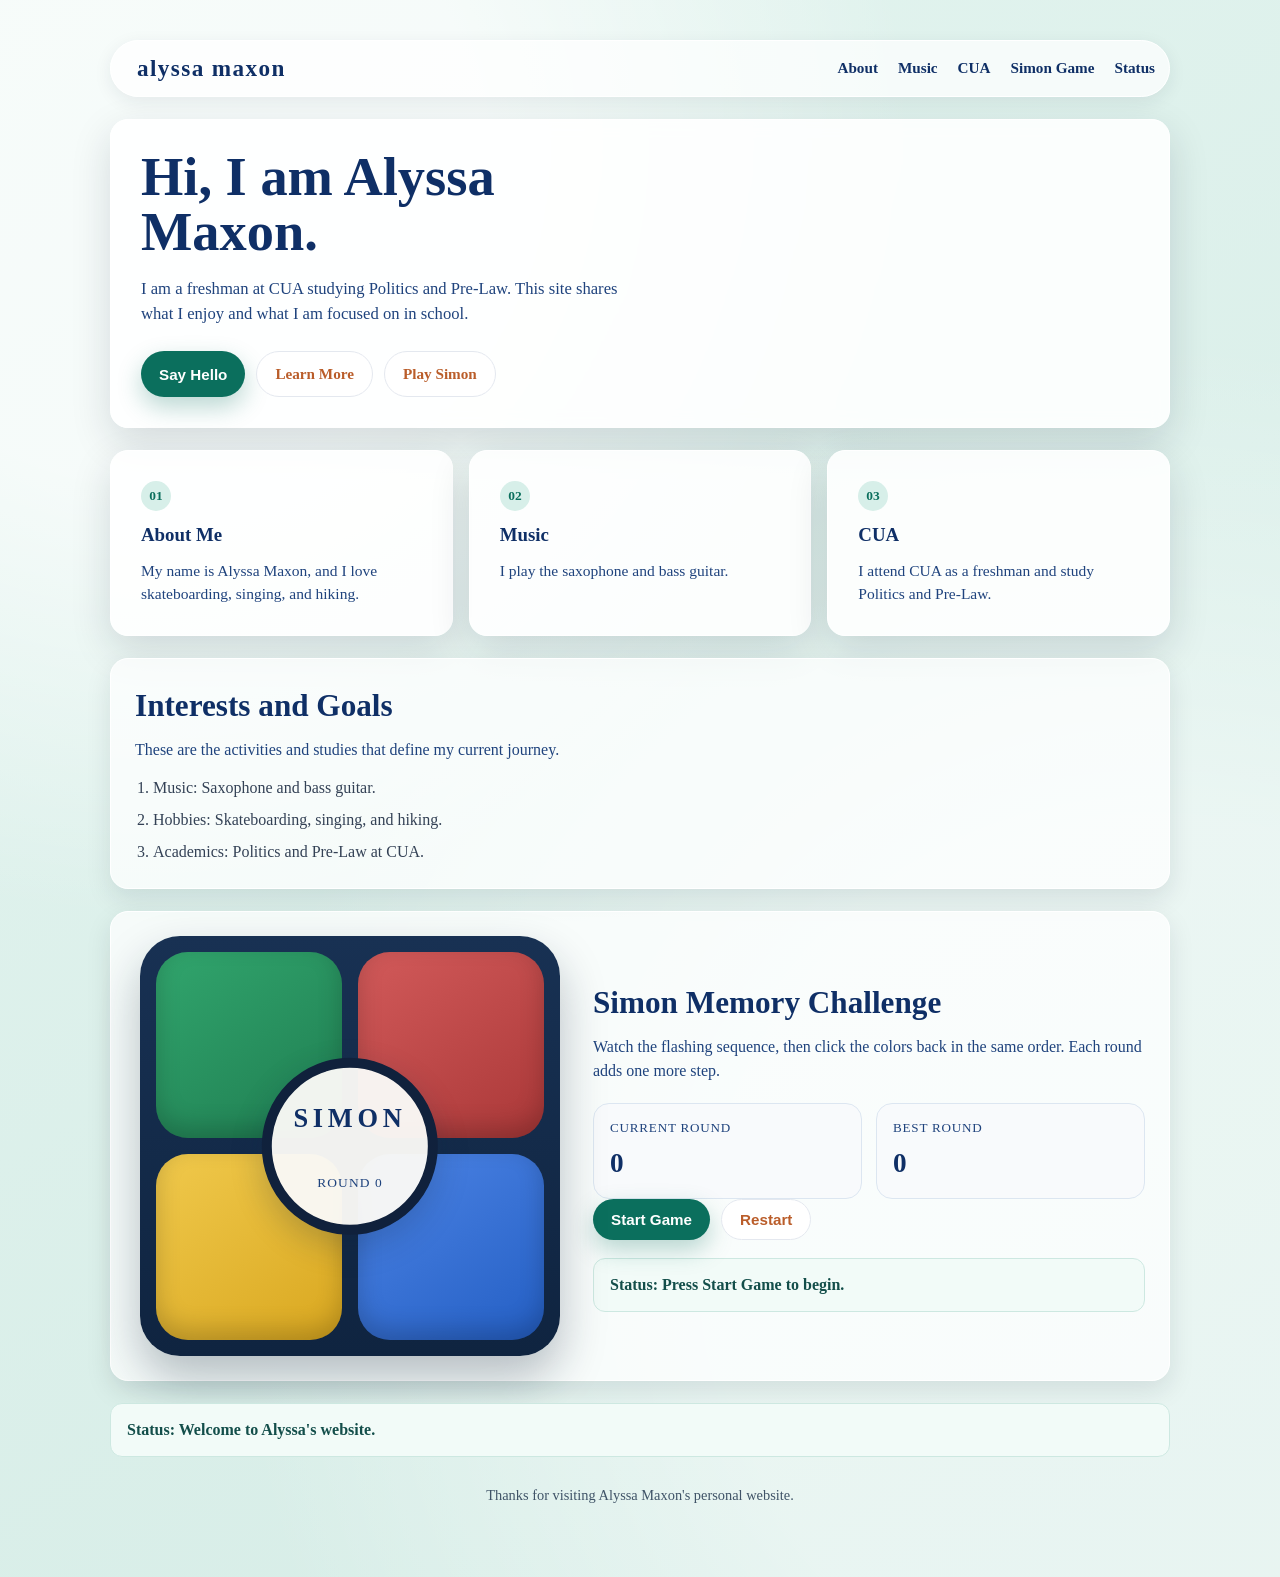
==== index.html @ 432df5f0 "Add Simon game section and update navigation links" ====
<!doctype html>
<html lang="en">
<head>
  <meta charset="UTF-8">
  <meta name="viewport" content="width=device-width, initial-scale=1.0">
  <title>Alyssa Maxon | Personal Website</title>
  <link rel="stylesheet" href="styles.css">
</head>
<body>
  <div class="wrap">
    <header class="reveal">
      <div class="brand">Alyssa Maxon</div>
      <nav>
        <a href="#about">About</a>
        <a href="#music">Music</a>
        <a href="#campus">CUA</a>
        <a href="#simon-game">Simon Game</a>
        <a href="#status">Status</a>
      </nav>
    </header>

    <main>
      <section class="hero reveal reveal-delay-1">
        <h1>Hi, I am Alyssa Maxon.</h1>
        <p>
          I am a freshman at CUA studying Politics and Pre-Law. This site shares
          what I enjoy and what I am focused on in school.
        </p>
        <div class="buttons">
          <button class="btn btn-primary" id="start-btn">Say Hello</button>
          <a class="btn-link" href="#about">Learn More</a>
          <a class="btn-link" href="#simon-game">Play Simon</a>
        </div>
      </section>

      <section class="grid reveal reveal-delay-2">
        <article class="card" id="about">
          <div class="step">01</div>
          <h3>About Me</h3>
          <p>My name is Alyssa Maxon, and I love skateboarding, singing, and hiking.</p>
        </article>
        <article class="card" id="music">
          <div class="step">02</div>
          <h3>Music</h3>
          <p>I play the saxophone and bass guitar.</p>
        </article>
        <article class="card" id="campus">
          <div class="step">03</div>
          <h3>CUA</h3>
          <p>I attend CUA as a freshman and study Politics and Pre-Law.</p>
        </article>
      </section>

      <section class="section reveal reveal-delay-3">
        <h2>Interests and Goals</h2>
        <p>These are the activities and studies that define my current journey.</p>
        <ol class="checklist">
          <li>Music: Saxophone and bass guitar.</li>
          <li>Hobbies: Skateboarding, singing, and hiking.</li>
          <li>Academics: Politics and Pre-Law at CUA.</li>
        </ol>
      </section>

      <section class="section reveal reveal-delay-3 simon-layout" id="simon-game">
        <div class="simon-board-wrap">
          <div class="simon-board" aria-label="Simon game board">
            <button class="pad pad-green" data-color="green" aria-label="Green"></button>
            <button class="pad pad-red" data-color="red" aria-label="Red"></button>
            <button class="pad pad-yellow" data-color="yellow" aria-label="Yellow"></button>
            <button class="pad pad-blue" data-color="blue" aria-label="Blue"></button>
            <div class="simon-center">
              <div class="simon-title">SIMON</div>
              <div class="simon-round">Round <span id="round-display">0</span></div>
            </div>
          </div>
        </div>

        <div class="simon-panel">
          <h2>Simon Memory Challenge</h2>
          <p>
            Watch the flashing sequence, then click the colors back in the same
            order. Each round adds one more step.
          </p>
          <div class="simon-stats">
            <div class="stat-card">
              <span class="stat-label">Current Round</span>
              <strong id="round-card">0</strong>
            </div>
            <div class="stat-card">
              <span class="stat-label">Best Round</span>
              <strong id="best-score">0</strong>
            </div>
          </div>
          <div class="buttons">
            <button class="btn btn-primary" id="simon-start-btn">Start Game</button>
            <button class="btn-link" id="simon-restart-btn">Restart</button>
          </div>
          <div class="status simon-status" id="simon-status" aria-live="polite">
            Status: Press Start Game to begin.
          </div>
        </div>
      </section>

      <div class="status reveal reveal-delay-3" id="status">Status: Welcome to Alyssa's website.</div>
    </main>

    <footer class="reveal reveal-delay-3">Thanks for visiting Alyssa Maxon's personal website.</footer>
  </div>

  <script src="script.js"></script>
</body>
</html>
---- styles.css ----
:root {
  --bg-a: #e3f4ef;
  --bg-b: #d5ece6;
  --ink: #0f2f66;
  --muted: #1f437d;
  --accent: #0b6f5d;
  --accent-soft: #d7efe9;
  --highlight: #ba5d2a;
  --card: rgba(255, 255, 255, 0.88);
  --line: #d9e2ec;
  --shadow: 0 14px 40px rgba(11, 27, 52, 0.14);
  --radius: 18px;
}

* {
  box-sizing: border-box;
}

body {
  margin: 0;
  font-family: "Times New Roman", Times, serif;
  color: var(--ink);
  background:
    radial-gradient(circle at 12% 10%, #ffffffb3 0 18%, transparent 42%),
    radial-gradient(circle at 90% 80%, #ffffff73 0 26%, transparent 54%),
    linear-gradient(150deg, var(--bg-a), var(--bg-b));
  min-height: 100vh;
  line-height: 1.5;
}

.wrap {
  width: min(1060px, 92%);
  margin: 0 auto;
  padding: 40px 0 70px;
}

header {
  display: flex;
  align-items: center;
  justify-content: space-between;
  gap: 18px;
  margin-bottom: 22px;
  padding: 10px 14px;
  border-radius: 999px;
  background: #ffffffb5;
  border: 1px solid #ffffff;
  box-shadow: 0 5px 18px rgba(20, 36, 63, 0.08);
  position: sticky;
  top: 14px;
  z-index: 5;
}

.brand {
  font-size: clamp(1.08rem, 2vw, 1.45rem);
  font-weight: 800;
  letter-spacing: 0.06em;
  text-transform: lowercase;
  padding-left: 12px;
}

nav a {
  color: var(--ink);
  text-decoration: none;
  margin-left: 16px;
  font-weight: 600;
  font-size: 0.95rem;
  transition: color 180ms ease;
}

nav a:hover {
  color: var(--accent);
}

.hero,
.card {
  background: var(--card);
  backdrop-filter: blur(8px);
  border-radius: var(--radius);
  box-shadow: var(--shadow);
  padding: 30px;
  border: 1px solid #ffffff;
}

.hero h1 {
  margin-top: 0;
  font-size: clamp(2rem, 5.5vw, 3.4rem);
  line-height: 1.02;
  margin-bottom: 16px;
  max-width: 17ch;
}

.hero p {
  margin: 10px 0 24px;
  color: var(--muted);
  font-size: 1.04rem;
  max-width: 61ch;
}

.buttons {
  display: flex;
  flex-wrap: wrap;
  gap: 11px;
}

.btn,
.btn-link {
  border: 0;
  border-radius: 999px;
  font-weight: 700;
  padding: 11px 18px;
  cursor: pointer;
  font-size: 0.95rem;
  text-decoration: none;
  display: inline-flex;
  align-items: center;
  justify-content: center;
  transition: transform 180ms ease, box-shadow 180ms ease, background 180ms ease;
}

.btn:hover,
.btn-link:hover {
  transform: translateY(-1px);
}

.btn-primary {
  background: var(--accent);
  color: #fff;
  box-shadow: 0 10px 24px rgba(11, 111, 93, 0.28);
}

.btn-link {
  background: #fff;
  color: var(--highlight);
  border: 1px solid #e4e8ef;
}

.grid {
  margin-top: 22px;
  display: grid;
  grid-template-columns: repeat(auto-fit, minmax(220px, 1fr));
  gap: 16px;
}

.card h3 {
  margin-top: 0;
  margin-bottom: 9px;
  font-size: 1.18rem;
}

.card p {
  margin: 0;
  color: var(--muted);
  font-size: 0.97rem;
}

.step {
  display: inline-flex;
  align-items: center;
  justify-content: center;
  width: 30px;
  height: 30px;
  border-radius: 50%;
  background: var(--accent-soft);
  color: var(--accent);
  font-size: 0.84rem;
  font-weight: 800;
  margin-bottom: 10px;
}

.section {
  margin-top: 22px;
  background: #ffffffba;
  border: 1px solid #ffffff;
  border-radius: var(--radius);
  padding: 24px;
  box-shadow: 0 10px 26px rgba(14, 27, 45, 0.1);
}

.section h2 {
  margin: 0 0 8px;
  font-size: clamp(1.35rem, 3vw, 1.95rem);
}

.section p {
  margin: 0;
  color: var(--muted);
  max-width: 70ch;
}

.checklist {
  margin: 14px 0 0;
  padding-left: 18px;
  color: #334155;
}

.checklist li + li {
  margin-top: 8px;
}

.status {
  margin-top: 22px;
  padding: 14px 16px;
  border-radius: 12px;
  background: #f2fbf8;
  border: 1px solid #cde8e1;
  color: #134e4a;
  font-weight: 600;
  transition: background 250ms ease, color 250ms ease;
}

.simon-hero {
  overflow: hidden;
  position: relative;
}

.simon-hero::after {
  content: "";
  position: absolute;
  inset: auto -60px -70px auto;
  width: 220px;
  height: 220px;
  border-radius: 50%;
  background: radial-gradient(circle, rgba(186, 93, 42, 0.2), rgba(186, 93, 42, 0));
  pointer-events: none;
}

.simon-layout {
  display: grid;
  grid-template-columns: minmax(280px, 430px) minmax(240px, 1fr);
  gap: 28px;
  align-items: center;
}

.simon-board-wrap {
  display: flex;
  justify-content: center;
}

.simon-board {
  width: min(100%, 420px);
  aspect-ratio: 1;
  display: grid;
  grid-template-columns: repeat(2, 1fr);
  gap: 16px;
  padding: 16px;
  border-radius: 40px;
  background: linear-gradient(180deg, #183153, #0f2440);
  box-shadow: 0 22px 46px rgba(11, 27, 52, 0.28);
  position: relative;
}

.pad {
  border: 0;
  border-radius: 32px;
  cursor: pointer;
  transition: transform 120ms ease, filter 120ms ease, box-shadow 120ms ease;
  box-shadow: inset 0 -10px 24px rgba(0, 0, 0, 0.2);
}

.pad:hover {
  transform: scale(0.98);
}

.pad:disabled {
  cursor: not-allowed;
}

.pad-green {
  background: linear-gradient(145deg, #31a56d, #1f7d51);
}

.pad-red {
  background: linear-gradient(145deg, #d25a5a, #aa3838);
}

.pad-yellow {
  background: linear-gradient(145deg, #f0c94c, #d9a71f);
}

.pad-blue {
  background: linear-gradient(145deg, #4d84e5, #245fc4);
}

.pad.active {
  filter: brightness(1.35);
  box-shadow:
    inset 0 0 0 3px rgba(255, 255, 255, 0.45),
    0 0 22px rgba(255, 255, 255, 0.26);
}

.simon-center {
  position: absolute;
  inset: 50%;
  transform: translate(-50%, -50%);
  width: 42%;
  aspect-ratio: 1;
  border-radius: 50%;
  background: rgba(250, 249, 246, 0.96);
  border: 10px solid #10213c;
  box-shadow: 0 12px 32px rgba(15, 36, 64, 0.22);
  display: grid;
  place-items: center;
  text-align: center;
  padding: 14px;
}

.simon-title {
  font-size: clamp(1.1rem, 3vw, 1.65rem);
  font-weight: 800;
  letter-spacing: 0.18em;
}

.simon-round {
  font-size: 0.84rem;
  color: var(--muted);
  text-transform: uppercase;
  letter-spacing: 0.08em;
}

.simon-panel h2 {
  margin: 0 0 8px;
}

.simon-panel p {
  margin: 0;
}

.simon-stats {
  display: grid;
  grid-template-columns: repeat(2, minmax(120px, 1fr));
  gap: 14px;
  margin-top: 20px;
}

.stat-card {
  background: #f8fafc;
  border: 1px solid #dce6f1;
  border-radius: 16px;
  padding: 14px 16px;
}

.stat-label {
  display: block;
  color: var(--muted);
  font-size: 0.82rem;
  text-transform: uppercase;
  letter-spacing: 0.06em;
  margin-bottom: 6px;
}

.stat-card strong {
  font-size: 1.7rem;
}

.simon-status {
  margin-top: 18px;
}

footer {
  margin-top: 28px;
  color: #3f5367;
  font-size: 0.9rem;
  text-align: center;
}

.reveal {
  opacity: 1;
  transform: translateY(0);
}

@media (prefers-reduced-motion: no-preference) {
  .reveal {
    opacity: 0;
    transform: translateY(14px);
    animation: rise 600ms ease forwards;
  }

  .reveal-delay-1 {
    animation-delay: 110ms;
  }

  .reveal-delay-2 {
    animation-delay: 200ms;
  }

  .reveal-delay-3 {
    animation-delay: 290ms;
  }
}

@keyframes rise {
  to {
    opacity: 1;
    transform: translateY(0);
  }
}

@media (max-width: 740px) {
  .wrap {
    width: min(920px, 94%);
    padding-top: 24px;
  }

  header {
    border-radius: 20px;
    flex-direction: column;
    align-items: flex-start;
    position: static;
  }

  nav a {
    margin: 0 12px 0 0;
  }

  .simon-layout {
    grid-template-columns: 1fr;
    gap: 22px;
  }

  .simon-board {
    width: min(100%, 360px);
    border-radius: 30px;
  }

  .pad {
    border-radius: 24px;
  }
}
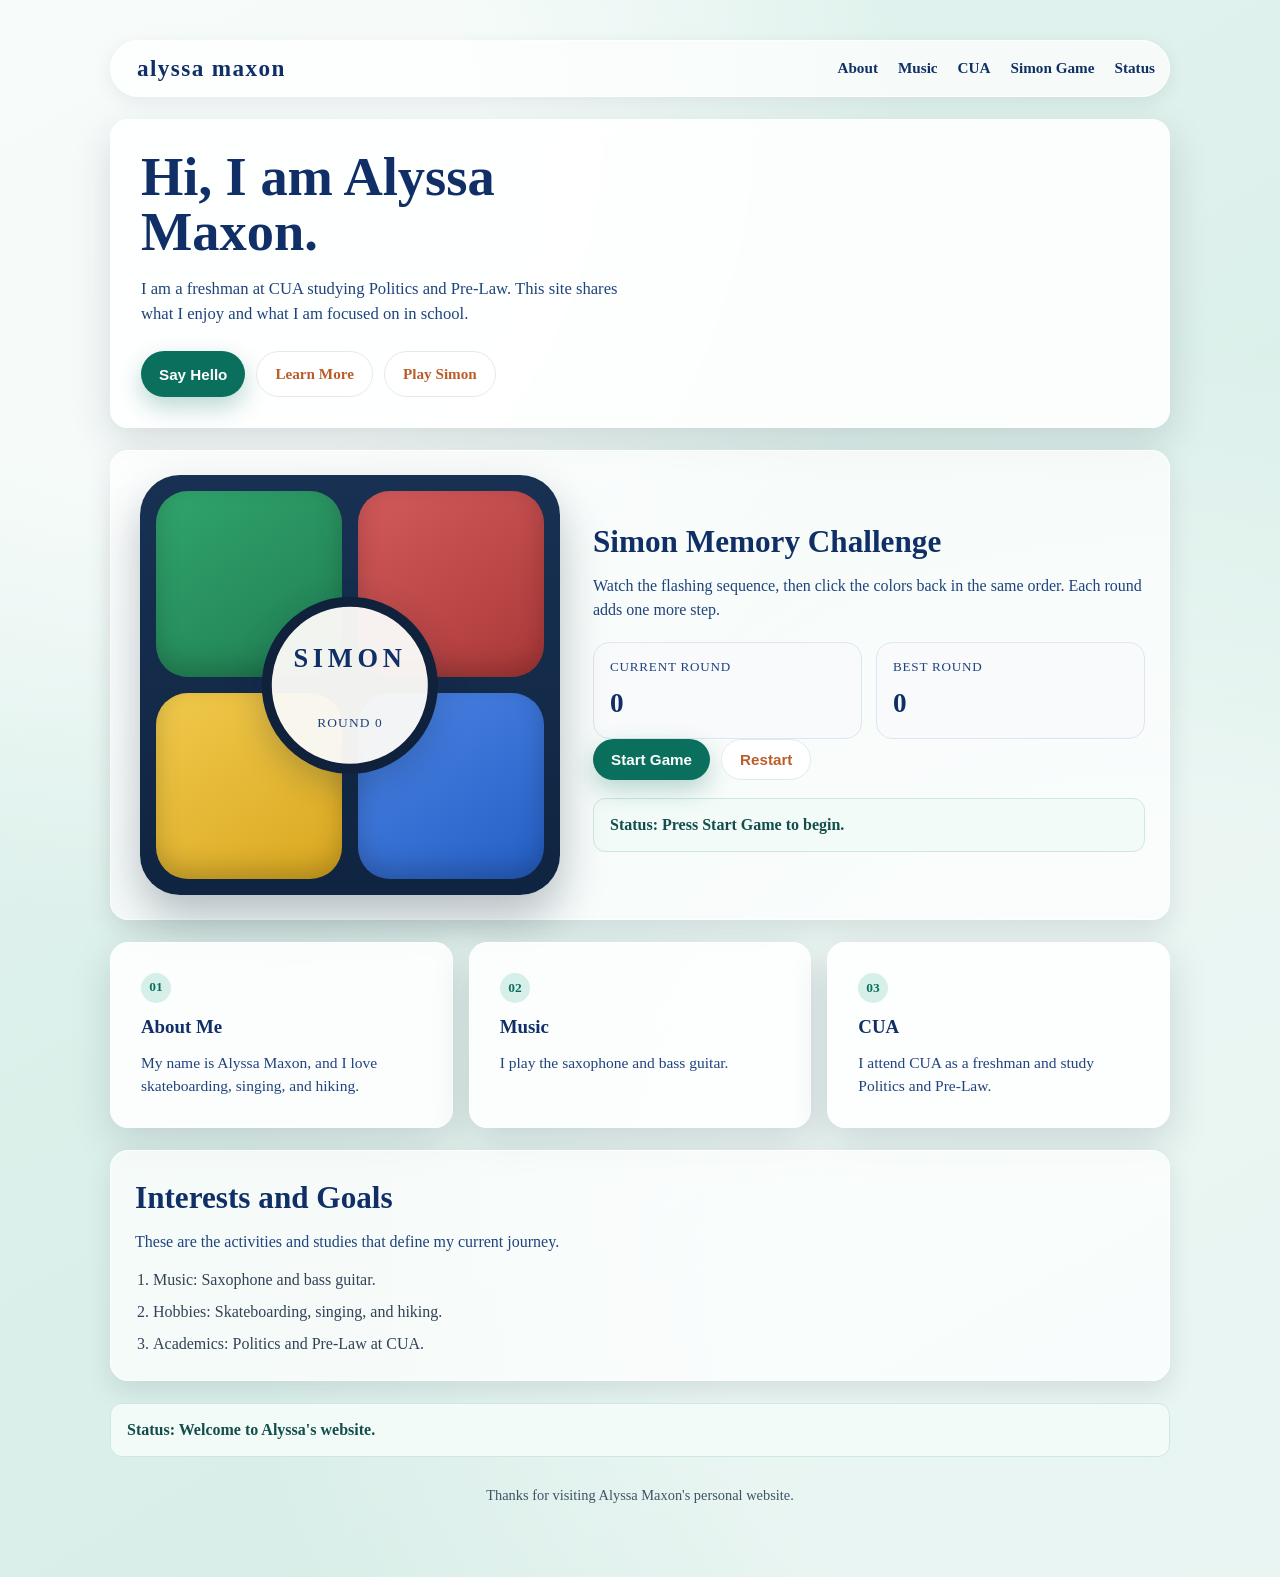
==== commit 11994b91: "Embed Simon game on homepage" ====
--- a/index.html
+++ b/index.html
@@ -31,34 +31,6 @@
           <a class="btn-link" href="#about">Learn More</a>
           <a class="btn-link" href="#simon-game">Play Simon</a>
         </div>
-      </section>
-
-      <section class="grid reveal reveal-delay-2">
-        <article class="card" id="about">
-          <div class="step">01</div>
-          <h3>About Me</h3>
-          <p>My name is Alyssa Maxon, and I love skateboarding, singing, and hiking.</p>
-        </article>
-        <article class="card" id="music">
-          <div class="step">02</div>
-          <h3>Music</h3>
-          <p>I play the saxophone and bass guitar.</p>
-        </article>
-        <article class="card" id="campus">
-          <div class="step">03</div>
-          <h3>CUA</h3>
-          <p>I attend CUA as a freshman and study Politics and Pre-Law.</p>
-        </article>
-      </section>
-
-      <section class="section reveal reveal-delay-3">
-        <h2>Interests and Goals</h2>
-        <p>These are the activities and studies that define my current journey.</p>
-        <ol class="checklist">
-          <li>Music: Saxophone and bass guitar.</li>
-          <li>Hobbies: Skateboarding, singing, and hiking.</li>
-          <li>Academics: Politics and Pre-Law at CUA.</li>
-        </ol>
       </section>
 
       <section class="section reveal reveal-delay-3 simon-layout" id="simon-game">
@@ -101,6 +73,34 @@
         </div>
       </section>
 
+      <section class="grid reveal reveal-delay-2">
+        <article class="card" id="about">
+          <div class="step">01</div>
+          <h3>About Me</h3>
+          <p>My name is Alyssa Maxon, and I love skateboarding, singing, and hiking.</p>
+        </article>
+        <article class="card" id="music">
+          <div class="step">02</div>
+          <h3>Music</h3>
+          <p>I play the saxophone and bass guitar.</p>
+        </article>
+        <article class="card" id="campus">
+          <div class="step">03</div>
+          <h3>CUA</h3>
+          <p>I attend CUA as a freshman and study Politics and Pre-Law.</p>
+        </article>
+      </section>
+
+      <section class="section reveal reveal-delay-3">
+        <h2>Interests and Goals</h2>
+        <p>These are the activities and studies that define my current journey.</p>
+        <ol class="checklist">
+          <li>Music: Saxophone and bass guitar.</li>
+          <li>Hobbies: Skateboarding, singing, and hiking.</li>
+          <li>Academics: Politics and Pre-Law at CUA.</li>
+        </ol>
+      </section>
+
       <div class="status reveal reveal-delay-3" id="status">Status: Welcome to Alyssa's website.</div>
     </main>
 
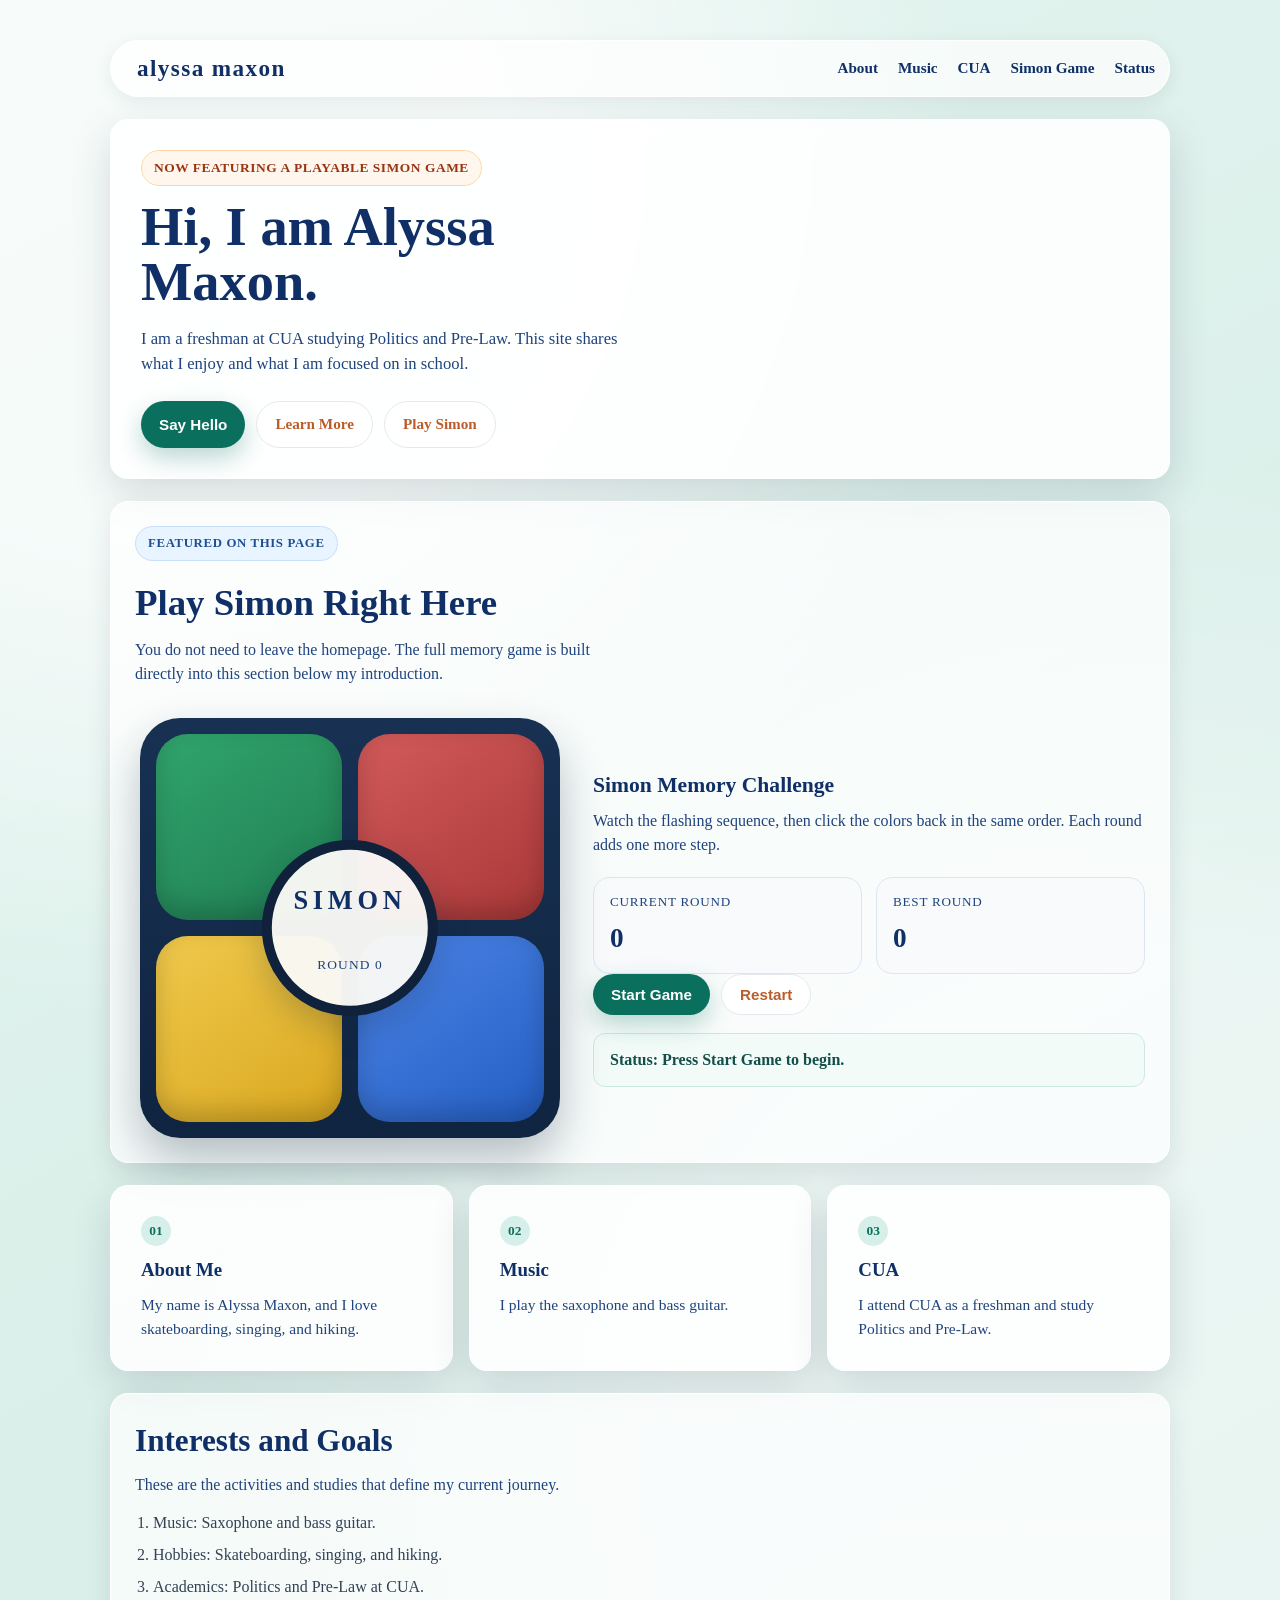
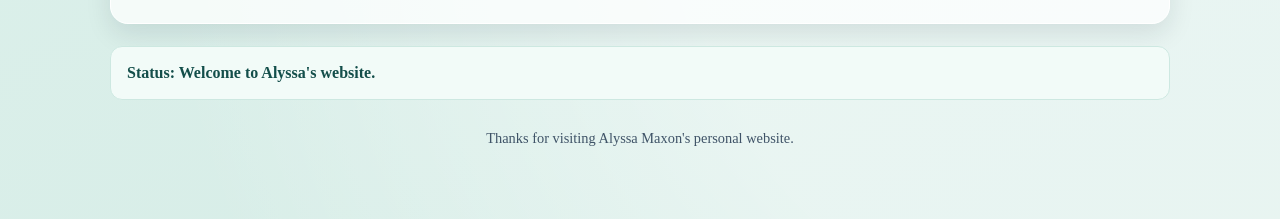
==== commit 43cd6a30: "Highlight Simon game on homepage" ====
--- a/index.html
+++ b/index.html
@@ -21,6 +21,7 @@
 
     <main>
       <section class="hero reveal reveal-delay-1">
+        <div class="hero-kicker">Now featuring a playable Simon game</div>
         <h1>Hi, I am Alyssa Maxon.</h1>
         <p>
           I am a freshman at CUA studying Politics and Pre-Law. This site shares
@@ -34,6 +35,14 @@
       </section>
 
       <section class="section reveal reveal-delay-3 simon-layout" id="simon-game">
+        <div class="simon-section-header">
+          <div class="section-tag">Featured on this page</div>
+          <h2>Play Simon Right Here</h2>
+          <p>
+            You do not need to leave the homepage. The full memory game is built
+            directly into this section below my introduction.
+          </p>
+        </div>
         <div class="simon-board-wrap">
           <div class="simon-board" aria-label="Simon game board">
             <button class="pad pad-green" data-color="green" aria-label="Green"></button>
@@ -48,7 +57,7 @@
         </div>
 
         <div class="simon-panel">
-          <h2>Simon Memory Challenge</h2>
+          <h3>Simon Memory Challenge</h3>
           <p>
             Watch the flashing sequence, then click the colors back in the same
             order. Each round adds one more step.
--- a/styles.css
+++ b/styles.css
@@ -81,6 +81,22 @@
   border: 1px solid #ffffff;
 }
 
+.hero-kicker {
+  display: inline-flex;
+  align-items: center;
+  gap: 8px;
+  margin-bottom: 14px;
+  padding: 7px 12px;
+  border-radius: 999px;
+  background: #fff7ed;
+  border: 1px solid #fed7aa;
+  color: #9a3412;
+  font-size: 0.84rem;
+  font-weight: 700;
+  letter-spacing: 0.04em;
+  text-transform: uppercase;
+}
+
 .hero h1 {
   margin-top: 0;
   font-size: clamp(2rem, 5.5vw, 3.4rem);
@@ -229,6 +245,35 @@
   grid-template-columns: minmax(280px, 430px) minmax(240px, 1fr);
   gap: 28px;
   align-items: center;
+}
+
+.simon-section-header {
+  grid-column: 1 / -1;
+  margin-bottom: 4px;
+}
+
+.section-tag {
+  display: inline-flex;
+  align-items: center;
+  padding: 7px 12px;
+  border-radius: 999px;
+  background: #e8f4ff;
+  border: 1px solid #c7dff8;
+  color: #1d4f91;
+  font-size: 0.8rem;
+  font-weight: 700;
+  letter-spacing: 0.05em;
+  text-transform: uppercase;
+}
+
+.simon-section-header h2 {
+  margin: 14px 0 8px;
+  font-size: clamp(1.6rem, 3.8vw, 2.3rem);
+}
+
+.simon-section-header p {
+  margin: 0;
+  max-width: 62ch;
 }
 
 .simon-board-wrap {
@@ -317,8 +362,9 @@
   letter-spacing: 0.08em;
 }
 
-.simon-panel h2 {
+.simon-panel h3 {
   margin: 0 0 8px;
+  font-size: 1.35rem;
 }
 
 .simon-panel p {
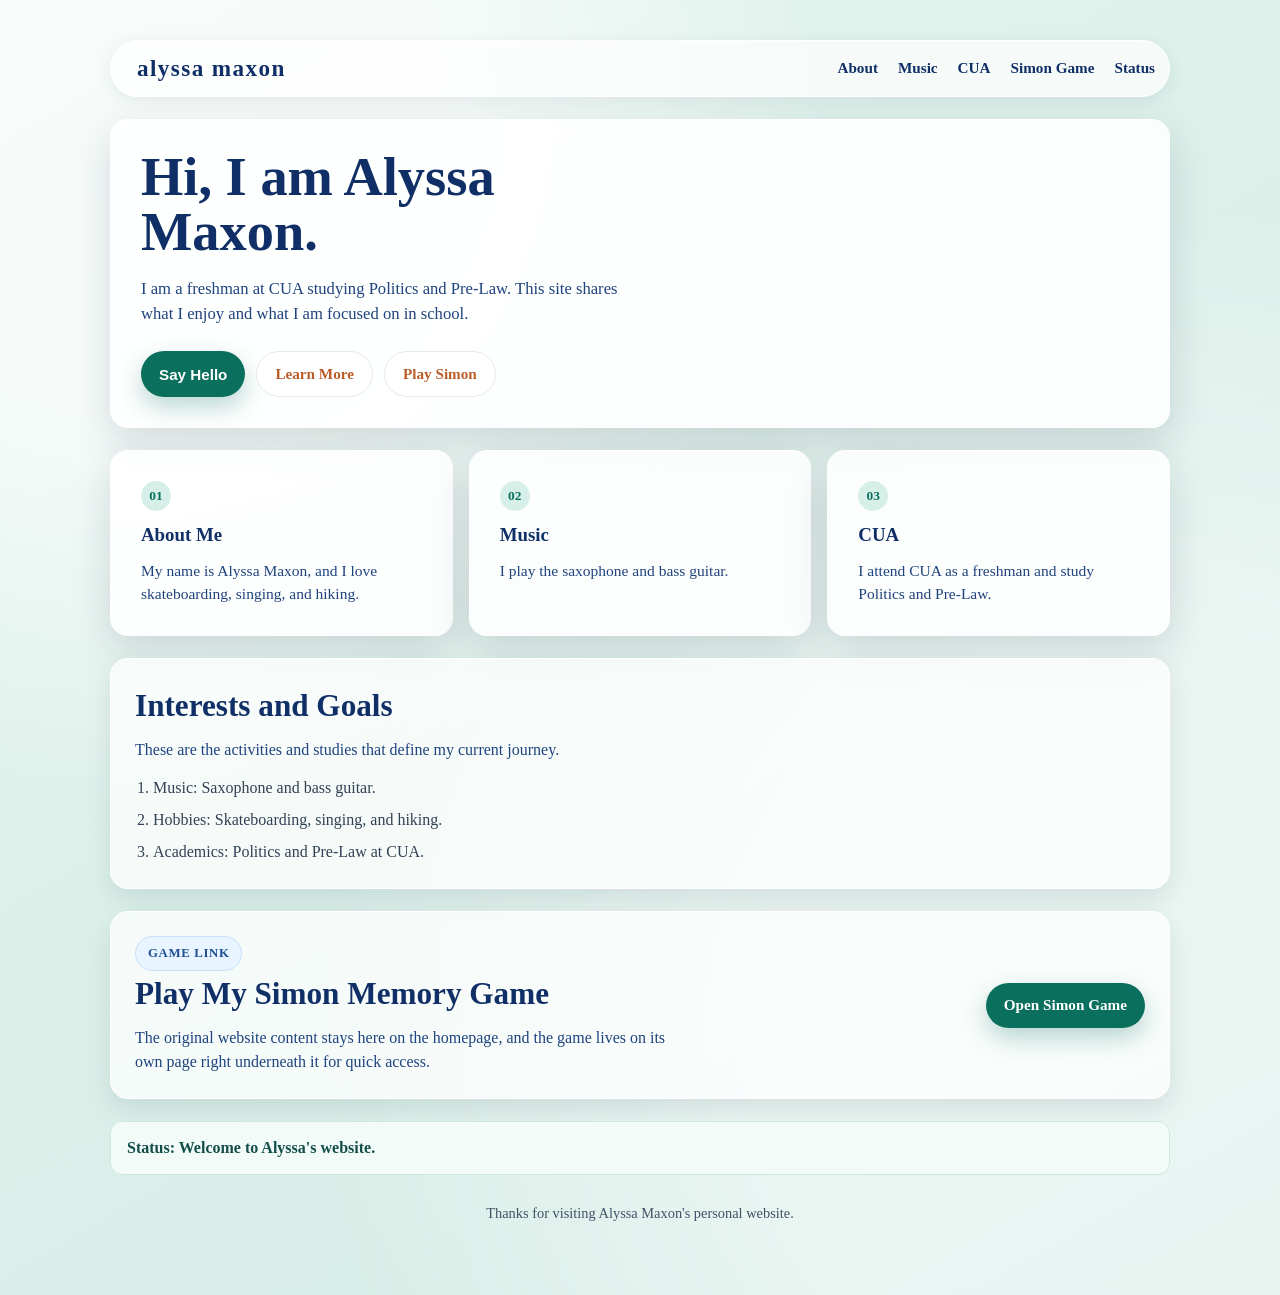
==== commit e3061c91: "Refactor Simon game section and create a dedicated game page" ====
--- a/index.html
+++ b/index.html
@@ -14,14 +14,13 @@
         <a href="#about">About</a>
         <a href="#music">Music</a>
         <a href="#campus">CUA</a>
-        <a href="#simon-game">Simon Game</a>
+        <a href="#play">Simon Game</a>
         <a href="#status">Status</a>
       </nav>
     </header>
 
     <main>
       <section class="hero reveal reveal-delay-1">
-        <div class="hero-kicker">Now featuring a playable Simon game</div>
         <h1>Hi, I am Alyssa Maxon.</h1>
         <p>
           I am a freshman at CUA studying Politics and Pre-Law. This site shares
@@ -30,55 +29,7 @@
         <div class="buttons">
           <button class="btn btn-primary" id="start-btn">Say Hello</button>
           <a class="btn-link" href="#about">Learn More</a>
-          <a class="btn-link" href="#simon-game">Play Simon</a>
-        </div>
-      </section>
-
-      <section class="section reveal reveal-delay-3 simon-layout" id="simon-game">
-        <div class="simon-section-header">
-          <div class="section-tag">Featured on this page</div>
-          <h2>Play Simon Right Here</h2>
-          <p>
-            You do not need to leave the homepage. The full memory game is built
-            directly into this section below my introduction.
-          </p>
-        </div>
-        <div class="simon-board-wrap">
-          <div class="simon-board" aria-label="Simon game board">
-            <button class="pad pad-green" data-color="green" aria-label="Green"></button>
-            <button class="pad pad-red" data-color="red" aria-label="Red"></button>
-            <button class="pad pad-yellow" data-color="yellow" aria-label="Yellow"></button>
-            <button class="pad pad-blue" data-color="blue" aria-label="Blue"></button>
-            <div class="simon-center">
-              <div class="simon-title">SIMON</div>
-              <div class="simon-round">Round <span id="round-display">0</span></div>
-            </div>
-          </div>
-        </div>
-
-        <div class="simon-panel">
-          <h3>Simon Memory Challenge</h3>
-          <p>
-            Watch the flashing sequence, then click the colors back in the same
-            order. Each round adds one more step.
-          </p>
-          <div class="simon-stats">
-            <div class="stat-card">
-              <span class="stat-label">Current Round</span>
-              <strong id="round-card">0</strong>
-            </div>
-            <div class="stat-card">
-              <span class="stat-label">Best Round</span>
-              <strong id="best-score">0</strong>
-            </div>
-          </div>
-          <div class="buttons">
-            <button class="btn btn-primary" id="simon-start-btn">Start Game</button>
-            <button class="btn-link" id="simon-restart-btn">Restart</button>
-          </div>
-          <div class="status simon-status" id="simon-status" aria-live="polite">
-            Status: Press Start Game to begin.
-          </div>
+          <a class="btn-link" href="#play">Play Simon</a>
         </div>
       </section>
 
@@ -110,6 +61,20 @@
         </ol>
       </section>
 
+      <section class="section reveal reveal-delay-3 game-link-panel" id="play">
+        <div>
+          <div class="section-tag">Game Link</div>
+          <h2>Play My Simon Memory Game</h2>
+          <p>
+            The original website content stays here on the homepage, and the game
+            lives on its own page right underneath it for quick access.
+          </p>
+        </div>
+        <div class="buttons">
+          <a class="btn btn-primary" href="simon.html">Open Simon Game</a>
+        </div>
+      </section>
+
       <div class="status reveal reveal-delay-3" id="status">Status: Welcome to Alyssa's website.</div>
     </main>
 
--- a/styles.css
+++ b/styles.css
@@ -402,6 +402,13 @@
   margin-top: 18px;
 }
 
+.game-link-panel {
+  display: flex;
+  align-items: center;
+  justify-content: space-between;
+  gap: 18px;
+}
+
 footer {
   margin-top: 28px;
   color: #3f5367;
@@ -463,6 +470,11 @@
     gap: 22px;
   }
 
+  .game-link-panel {
+    flex-direction: column;
+    align-items: flex-start;
+  }
+
   .simon-board {
     width: min(100%, 360px);
     border-radius: 30px;
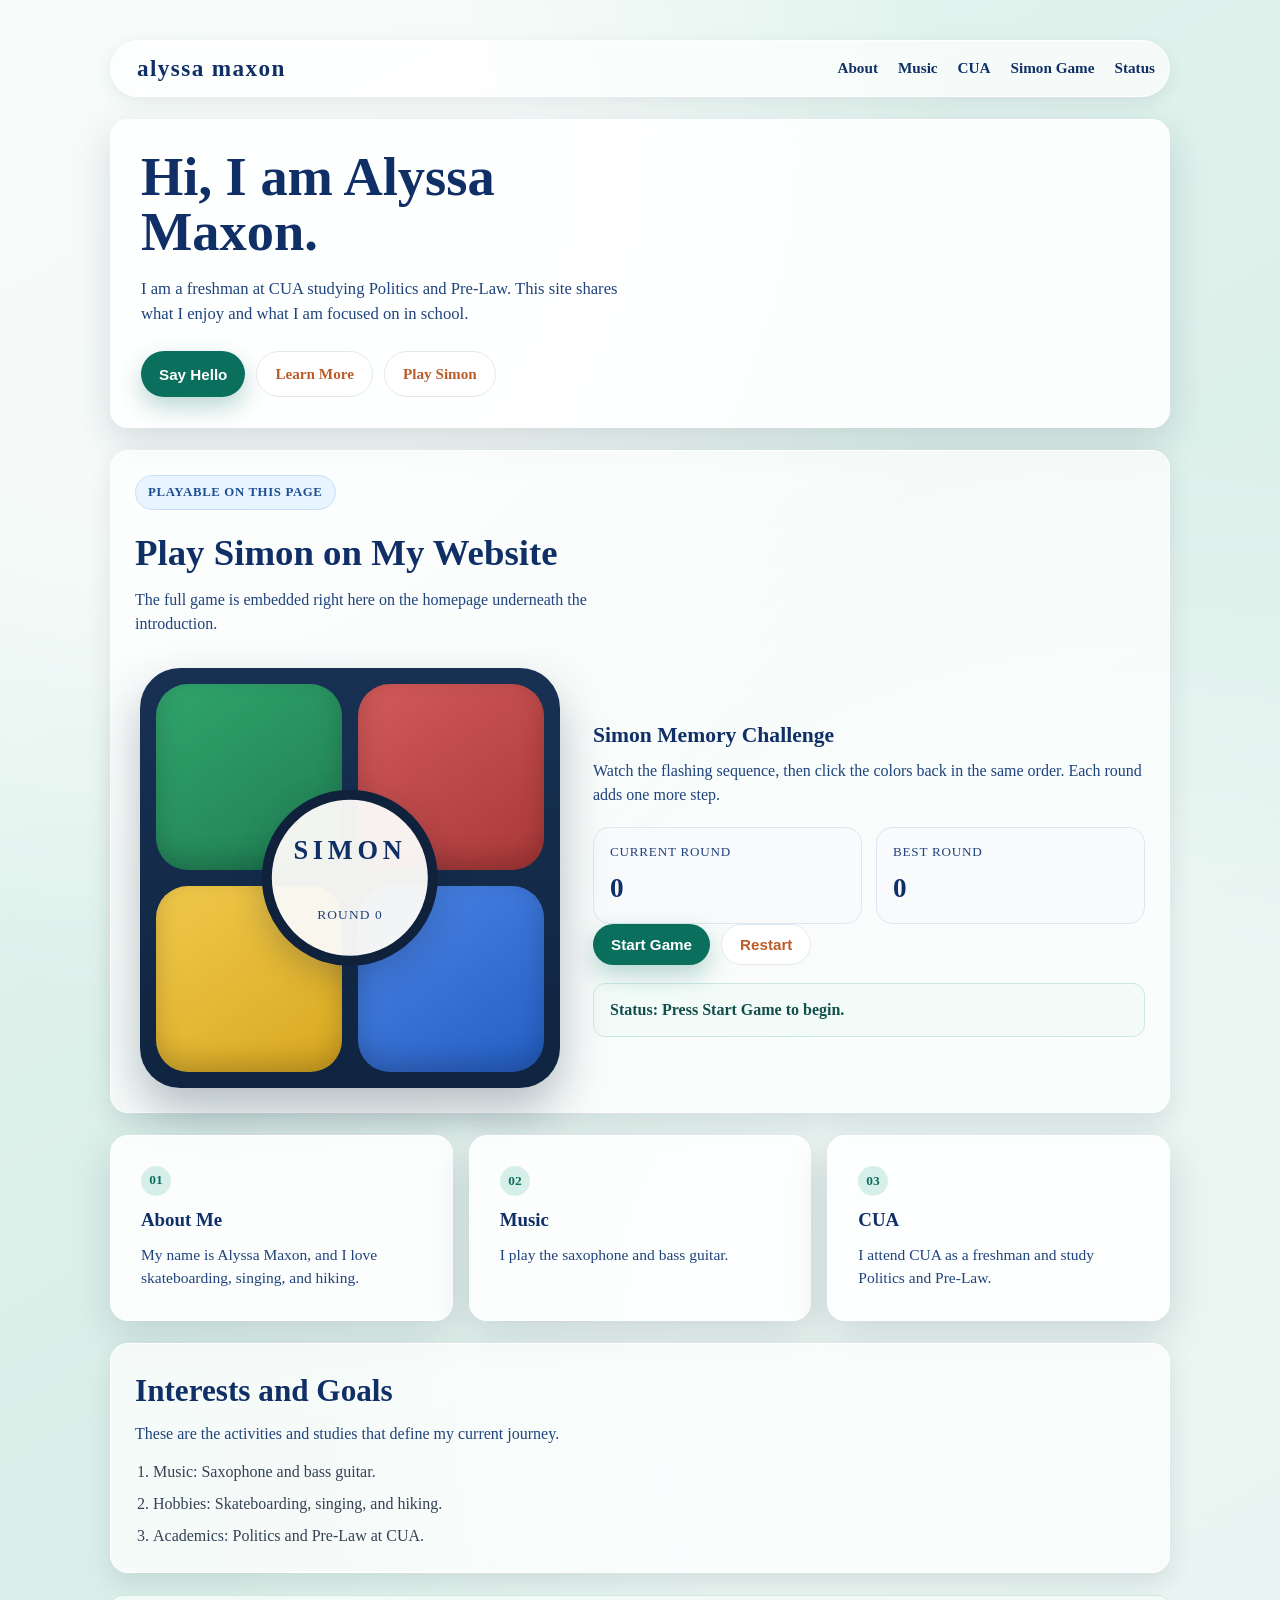
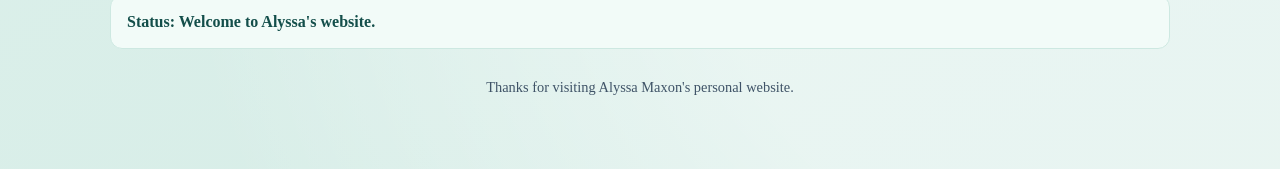
==== commit 93bd8698: "Embed Simon game on homepage again" ====
--- a/index.html
+++ b/index.html
@@ -14,7 +14,7 @@
         <a href="#about">About</a>
         <a href="#music">Music</a>
         <a href="#campus">CUA</a>
-        <a href="#play">Simon Game</a>
+        <a href="#simon-game">Simon Game</a>
         <a href="#status">Status</a>
       </nav>
     </header>
@@ -29,7 +29,55 @@
         <div class="buttons">
           <button class="btn btn-primary" id="start-btn">Say Hello</button>
           <a class="btn-link" href="#about">Learn More</a>
-          <a class="btn-link" href="#play">Play Simon</a>
+          <a class="btn-link" href="#simon-game">Play Simon</a>
+        </div>
+      </section>
+
+      <section class="section reveal reveal-delay-3 simon-layout" id="simon-game">
+        <div class="simon-section-header">
+          <div class="section-tag">Playable on this page</div>
+          <h2>Play Simon on My Website</h2>
+          <p>
+            The full game is embedded right here on the homepage underneath the
+            introduction.
+          </p>
+        </div>
+        <div class="simon-board-wrap">
+          <div class="simon-board" aria-label="Simon game board">
+            <button class="pad pad-green" data-color="green" aria-label="Green"></button>
+            <button class="pad pad-red" data-color="red" aria-label="Red"></button>
+            <button class="pad pad-yellow" data-color="yellow" aria-label="Yellow"></button>
+            <button class="pad pad-blue" data-color="blue" aria-label="Blue"></button>
+            <div class="simon-center">
+              <div class="simon-title">SIMON</div>
+              <div class="simon-round">Round <span id="round-display">0</span></div>
+            </div>
+          </div>
+        </div>
+
+        <div class="simon-panel">
+          <h3>Simon Memory Challenge</h3>
+          <p>
+            Watch the flashing sequence, then click the colors back in the same
+            order. Each round adds one more step.
+          </p>
+          <div class="simon-stats">
+            <div class="stat-card">
+              <span class="stat-label">Current Round</span>
+              <strong id="round-card">0</strong>
+            </div>
+            <div class="stat-card">
+              <span class="stat-label">Best Round</span>
+              <strong id="best-score">0</strong>
+            </div>
+          </div>
+          <div class="buttons">
+            <button class="btn btn-primary" id="simon-start-btn">Start Game</button>
+            <button class="btn-link" id="simon-restart-btn">Restart</button>
+          </div>
+          <div class="status simon-status" id="simon-status" aria-live="polite">
+            Status: Press Start Game to begin.
+          </div>
         </div>
       </section>
 
@@ -61,20 +109,6 @@
         </ol>
       </section>
 
-      <section class="section reveal reveal-delay-3 game-link-panel" id="play">
-        <div>
-          <div class="section-tag">Game Link</div>
-          <h2>Play My Simon Memory Game</h2>
-          <p>
-            The original website content stays here on the homepage, and the game
-            lives on its own page right underneath it for quick access.
-          </p>
-        </div>
-        <div class="buttons">
-          <a class="btn btn-primary" href="simon.html">Open Simon Game</a>
-        </div>
-      </section>
-
       <div class="status reveal reveal-delay-3" id="status">Status: Welcome to Alyssa's website.</div>
     </main>
 
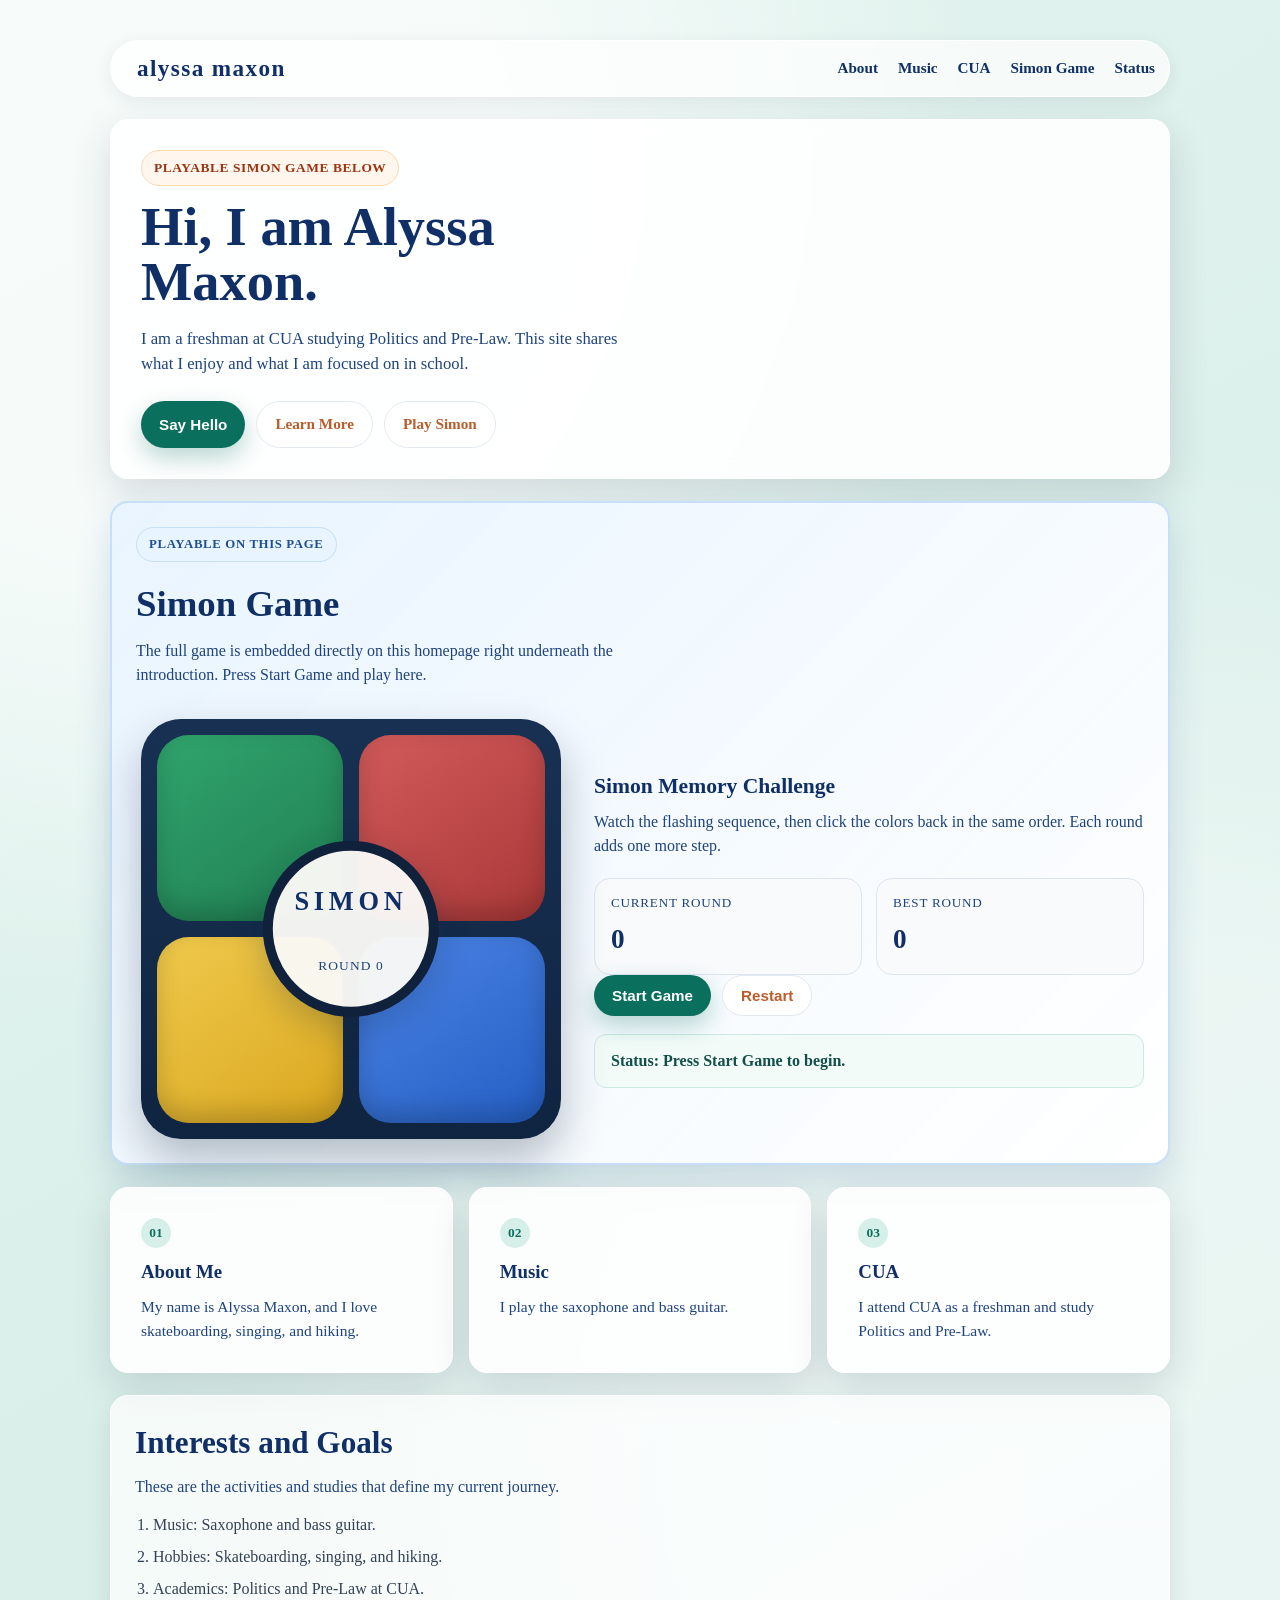
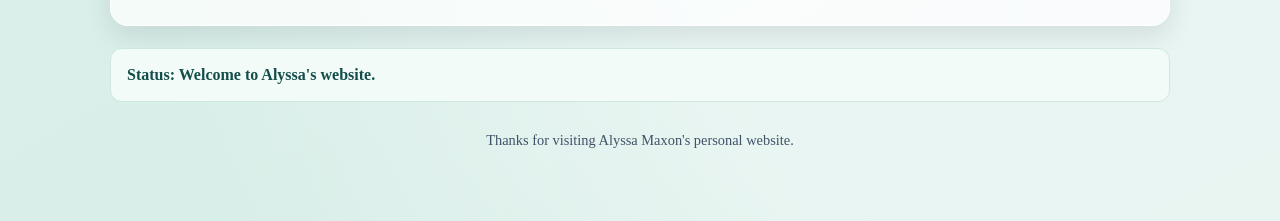
==== commit 9c86215b: "Make Simon section obvious on homepage" ====
--- a/index.html
+++ b/index.html
@@ -21,6 +21,7 @@
 
     <main>
       <section class="hero reveal reveal-delay-1">
+        <div class="hero-kicker">Playable Simon game below</div>
         <h1>Hi, I am Alyssa Maxon.</h1>
         <p>
           I am a freshman at CUA studying Politics and Pre-Law. This site shares
@@ -36,10 +37,10 @@
       <section class="section reveal reveal-delay-3 simon-layout" id="simon-game">
         <div class="simon-section-header">
           <div class="section-tag">Playable on this page</div>
-          <h2>Play Simon on My Website</h2>
+          <h2>Simon Game</h2>
           <p>
-            The full game is embedded right here on the homepage underneath the
-            introduction.
+            The full game is embedded directly on this homepage right underneath
+            the introduction. Press Start Game and play here.
           </p>
         </div>
         <div class="simon-board-wrap">
--- a/styles.css
+++ b/styles.css
@@ -245,6 +245,11 @@
   grid-template-columns: minmax(280px, 430px) minmax(240px, 1fr);
   gap: 28px;
   align-items: center;
+  border: 2px solid #c7dff8;
+  background:
+    linear-gradient(135deg, rgba(232, 244, 255, 0.96), rgba(255, 255, 255, 0.9)),
+    #ffffff;
+  box-shadow: 0 16px 34px rgba(29, 79, 145, 0.16);
 }
 
 .simon-section-header {
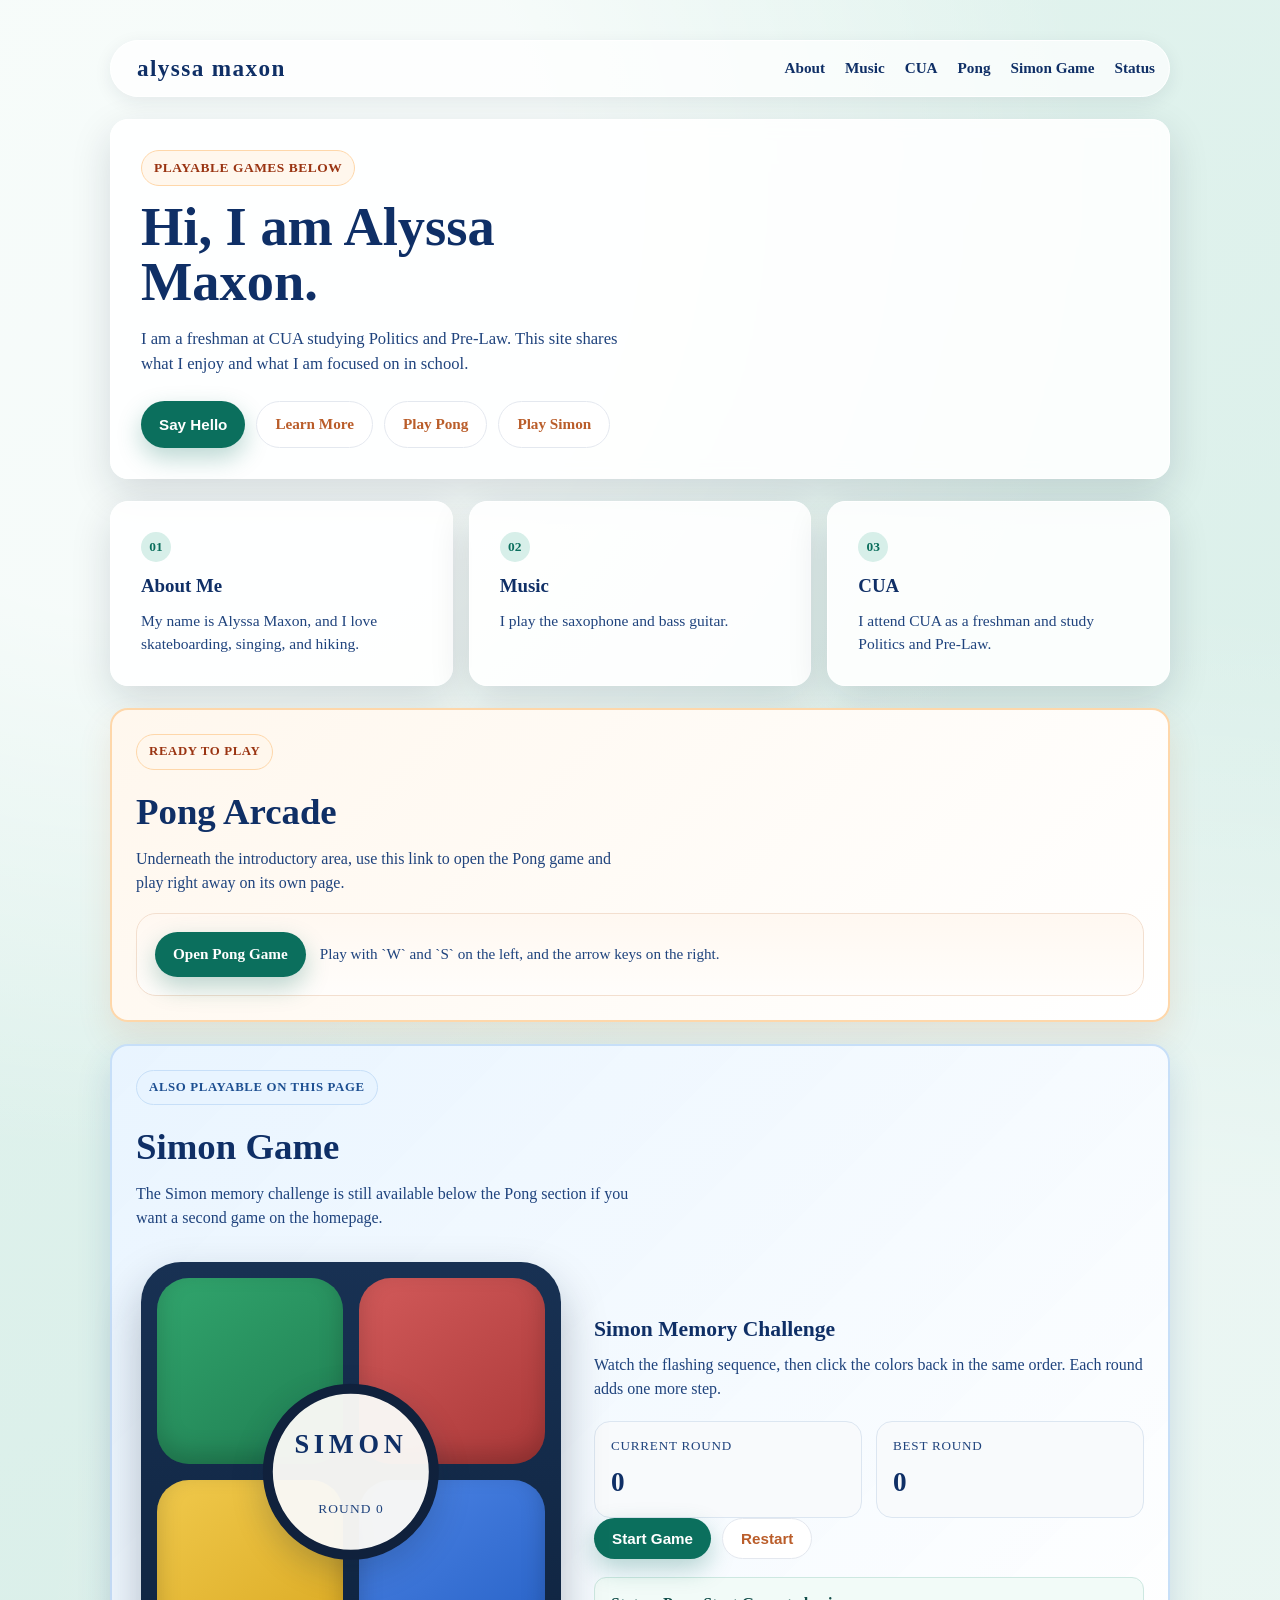
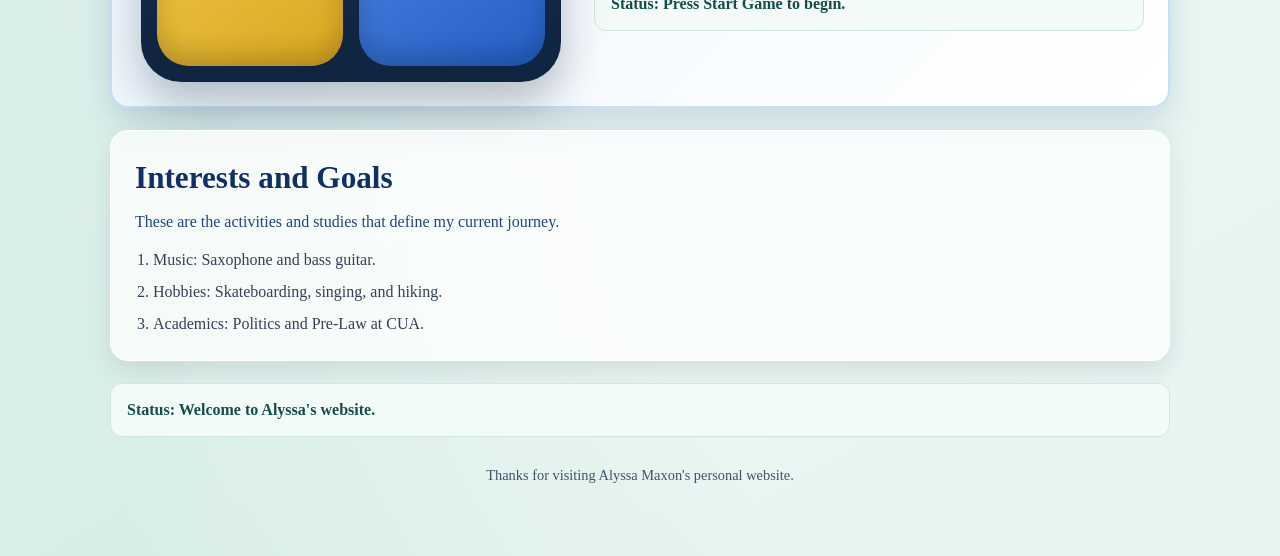
==== commit 85dbdc2f: "created a working pong link" ====
--- a/index.html
+++ b/index.html
@@ -14,6 +14,7 @@
         <a href="#about">About</a>
         <a href="#music">Music</a>
         <a href="#campus">CUA</a>
+        <a href="#pong-game">Pong</a>
         <a href="#simon-game">Simon Game</a>
         <a href="#status">Status</a>
       </nav>
@@ -21,7 +22,7 @@
 
     <main>
       <section class="hero reveal reveal-delay-1">
-        <div class="hero-kicker">Playable Simon game below</div>
+        <div class="hero-kicker">Playable games below</div>
         <h1>Hi, I am Alyssa Maxon.</h1>
         <p>
           I am a freshman at CUA studying Politics and Pre-Law. This site shares
@@ -30,17 +31,51 @@
         <div class="buttons">
           <button class="btn btn-primary" id="start-btn">Say Hello</button>
           <a class="btn-link" href="#about">Learn More</a>
+          <a class="btn-link" href="#pong-game">Play Pong</a>
           <a class="btn-link" href="#simon-game">Play Simon</a>
+        </div>
+      </section>
+
+      <section class="grid reveal reveal-delay-2">
+        <article class="card" id="about">
+          <div class="step">01</div>
+          <h3>About Me</h3>
+          <p>My name is Alyssa Maxon, and I love skateboarding, singing, and hiking.</p>
+        </article>
+        <article class="card" id="music">
+          <div class="step">02</div>
+          <h3>Music</h3>
+          <p>I play the saxophone and bass guitar.</p>
+        </article>
+        <article class="card" id="campus">
+          <div class="step">03</div>
+          <h3>CUA</h3>
+          <p>I attend CUA as a freshman and study Politics and Pre-Law.</p>
+        </article>
+      </section>
+
+      <section class="section reveal reveal-delay-3 pong-section" id="pong-game">
+        <div class="pong-copy">
+          <div class="section-tag pong-tag">Ready to play</div>
+          <h2>Pong Arcade</h2>
+          <p>
+            Underneath the introductory area, use this link to open the Pong
+            game and play right away on its own page.
+          </p>
+        </div>
+        <div class="pong-link-panel">
+          <a class="btn btn-primary" href="pong.html">Open Pong Game</a>
+          <p class="pong-link-note">Play with `W` and `S` on the left, and the arrow keys on the right.</p>
         </div>
       </section>
 
       <section class="section reveal reveal-delay-3 simon-layout" id="simon-game">
         <div class="simon-section-header">
-          <div class="section-tag">Playable on this page</div>
+          <div class="section-tag">Also playable on this page</div>
           <h2>Simon Game</h2>
           <p>
-            The full game is embedded directly on this homepage right underneath
-            the introduction. Press Start Game and play here.
+            The Simon memory challenge is still available below the Pong section
+            if you want a second game on the homepage.
           </p>
         </div>
         <div class="simon-board-wrap">
@@ -82,24 +117,6 @@
         </div>
       </section>
 
-      <section class="grid reveal reveal-delay-2">
-        <article class="card" id="about">
-          <div class="step">01</div>
-          <h3>About Me</h3>
-          <p>My name is Alyssa Maxon, and I love skateboarding, singing, and hiking.</p>
-        </article>
-        <article class="card" id="music">
-          <div class="step">02</div>
-          <h3>Music</h3>
-          <p>I play the saxophone and bass guitar.</p>
-        </article>
-        <article class="card" id="campus">
-          <div class="step">03</div>
-          <h3>CUA</h3>
-          <p>I attend CUA as a freshman and study Politics and Pre-Law.</p>
-        </article>
-      </section>
-
       <section class="section reveal reveal-delay-3">
         <h2>Interests and Goals</h2>
         <p>These are the activities and studies that define my current journey.</p>
--- a/styles.css
+++ b/styles.css
@@ -269,6 +269,49 @@
   font-weight: 700;
   letter-spacing: 0.05em;
   text-transform: uppercase;
+}
+
+.pong-section {
+  overflow: hidden;
+  background:
+    linear-gradient(135deg, rgba(255, 247, 237, 0.96), rgba(255, 255, 255, 0.92)),
+    #ffffff;
+  border: 2px solid #fed7aa;
+  box-shadow: 0 16px 34px rgba(186, 93, 42, 0.12);
+}
+
+.pong-copy h2 {
+  margin: 14px 0 8px;
+  font-size: clamp(1.6rem, 3.8vw, 2.3rem);
+}
+
+.pong-copy p {
+  margin: 0;
+  max-width: 62ch;
+}
+
+.pong-tag {
+  background: #fff7ed;
+  border-color: #fed7aa;
+  color: #9a3412;
+}
+
+.pong-link-panel {
+  margin-top: 18px;
+  display: flex;
+  flex-wrap: wrap;
+  align-items: center;
+  gap: 14px;
+  padding: 18px;
+  border-radius: 20px;
+  border: 1px solid #f3dfcf;
+  background: linear-gradient(180deg, #fff8f1, #fffdfb);
+}
+
+.pong-link-note {
+  margin: 0;
+  color: var(--muted);
+  font-size: 0.95rem;
 }
 
 .simon-section-header h2 {
@@ -480,6 +523,11 @@
     align-items: flex-start;
   }
 
+  .pong-link-panel {
+    align-items: flex-start;
+    flex-direction: column;
+  }
+
   .simon-board {
     width: min(100%, 360px);
     border-radius: 30px;
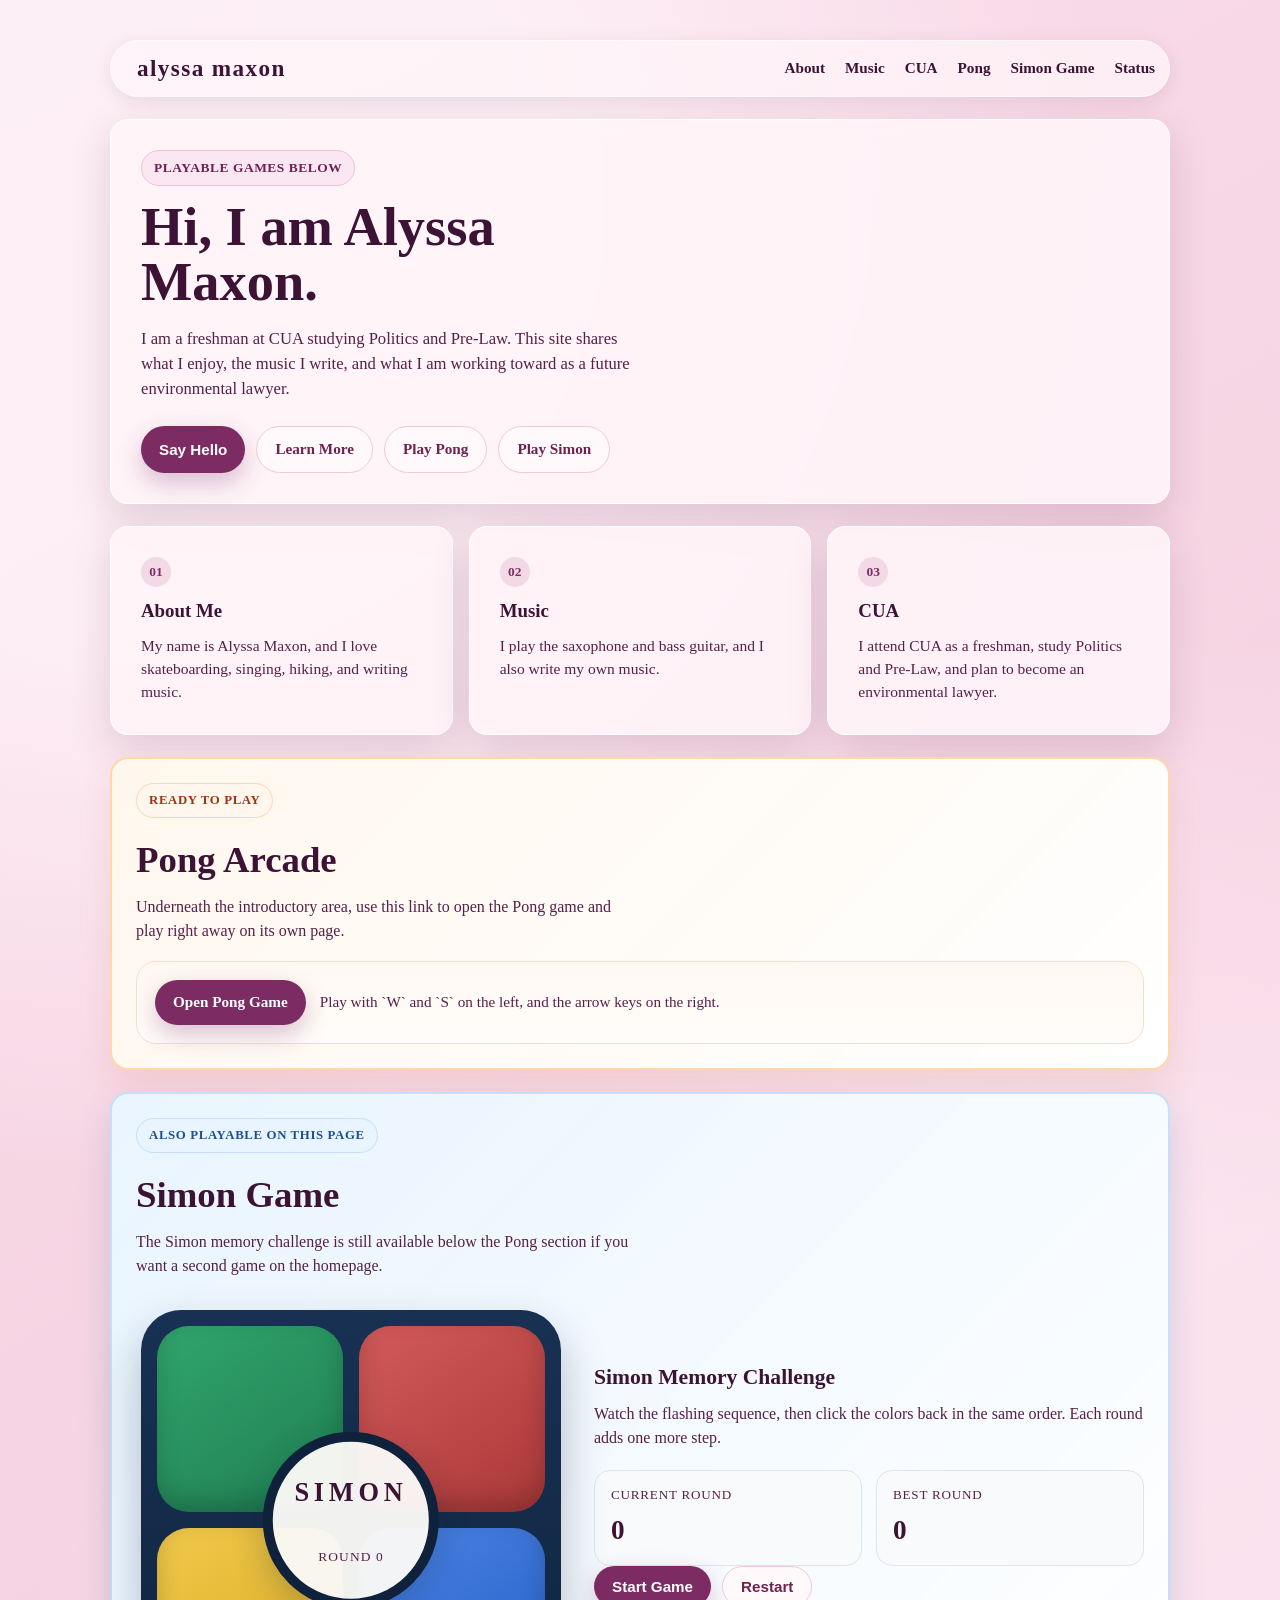
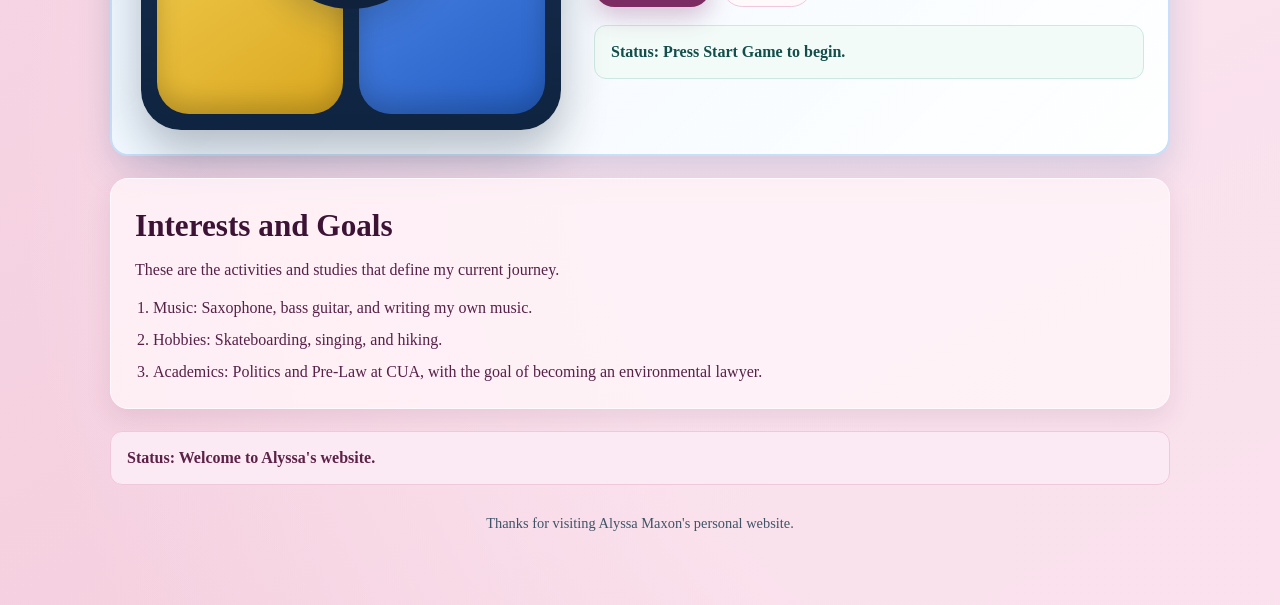
==== commit 1650b328: "Update personal information and enhance styling for better visual appeal" ====
--- a/index.html
+++ b/index.html
@@ -26,7 +26,8 @@
         <h1>Hi, I am Alyssa Maxon.</h1>
         <p>
           I am a freshman at CUA studying Politics and Pre-Law. This site shares
-          what I enjoy and what I am focused on in school.
+          what I enjoy, the music I write, and what I am working toward as a
+          future environmental lawyer.
         </p>
         <div class="buttons">
           <button class="btn btn-primary" id="start-btn">Say Hello</button>
@@ -40,17 +41,17 @@
         <article class="card" id="about">
           <div class="step">01</div>
           <h3>About Me</h3>
-          <p>My name is Alyssa Maxon, and I love skateboarding, singing, and hiking.</p>
+          <p>My name is Alyssa Maxon, and I love skateboarding, singing, hiking, and writing music.</p>
         </article>
         <article class="card" id="music">
           <div class="step">02</div>
           <h3>Music</h3>
-          <p>I play the saxophone and bass guitar.</p>
+          <p>I play the saxophone and bass guitar, and I also write my own music.</p>
         </article>
         <article class="card" id="campus">
           <div class="step">03</div>
           <h3>CUA</h3>
-          <p>I attend CUA as a freshman and study Politics and Pre-Law.</p>
+          <p>I attend CUA as a freshman, study Politics and Pre-Law, and plan to become an environmental lawyer.</p>
         </article>
       </section>
 
@@ -121,9 +122,9 @@
         <h2>Interests and Goals</h2>
         <p>These are the activities and studies that define my current journey.</p>
         <ol class="checklist">
-          <li>Music: Saxophone and bass guitar.</li>
+          <li>Music: Saxophone, bass guitar, and writing my own music.</li>
           <li>Hobbies: Skateboarding, singing, and hiking.</li>
-          <li>Academics: Politics and Pre-Law at CUA.</li>
+          <li>Academics: Politics and Pre-Law at CUA, with the goal of becoming an environmental lawyer.</li>
         </ol>
       </section>
 
--- a/styles.css
+++ b/styles.css
@@ -1,14 +1,14 @@
 :root {
-  --bg-a: #e3f4ef;
-  --bg-b: #d5ece6;
-  --ink: #0f2f66;
-  --muted: #1f437d;
-  --accent: #0b6f5d;
-  --accent-soft: #d7efe9;
-  --highlight: #ba5d2a;
-  --card: rgba(255, 255, 255, 0.88);
-  --line: #d9e2ec;
-  --shadow: 0 14px 40px rgba(11, 27, 52, 0.14);
+  --bg-a: #f9dce9;
+  --bg-b: #f4cddd;
+  --ink: #3c1334;
+  --muted: #562047;
+  --accent: #7d2b63;
+  --accent-soft: #f3d8e6;
+  --highlight: #6f214f;
+  --card: rgba(255, 244, 249, 0.9);
+  --line: #efc8dc;
+  --shadow: 0 14px 40px rgba(86, 32, 71, 0.16);
   --radius: 18px;
 }
 
@@ -21,8 +21,8 @@
   font-family: "Times New Roman", Times, serif;
   color: var(--ink);
   background:
-    radial-gradient(circle at 12% 10%, #ffffffb3 0 18%, transparent 42%),
-    radial-gradient(circle at 90% 80%, #ffffff73 0 26%, transparent 54%),
+    radial-gradient(circle at 12% 10%, #fff7fbb3 0 18%, transparent 42%),
+    radial-gradient(circle at 90% 80%, #fff3fa85 0 26%, transparent 54%),
     linear-gradient(150deg, var(--bg-a), var(--bg-b));
   min-height: 100vh;
   line-height: 1.5;
@@ -42,9 +42,9 @@
   margin-bottom: 22px;
   padding: 10px 14px;
   border-radius: 999px;
-  background: #ffffffb5;
-  border: 1px solid #ffffff;
-  box-shadow: 0 5px 18px rgba(20, 36, 63, 0.08);
+  background: #fff5fab8;
+  border: 1px solid #fff8fc;
+  box-shadow: 0 5px 18px rgba(86, 32, 71, 0.1);
   position: sticky;
   top: 14px;
   z-index: 5;
@@ -88,9 +88,9 @@
   margin-bottom: 14px;
   padding: 7px 12px;
   border-radius: 999px;
-  background: #fff7ed;
-  border: 1px solid #fed7aa;
-  color: #9a3412;
+  background: #fbe7f1;
+  border: 1px solid #efc0d7;
+  color: #6f214f;
   font-size: 0.84rem;
   font-weight: 700;
   letter-spacing: 0.04em;
@@ -141,13 +141,13 @@
 .btn-primary {
   background: var(--accent);
   color: #fff;
-  box-shadow: 0 10px 24px rgba(11, 111, 93, 0.28);
+  box-shadow: 0 10px 24px rgba(125, 43, 99, 0.28);
 }
 
 .btn-link {
-  background: #fff;
+  background: #fff9fc;
   color: var(--highlight);
-  border: 1px solid #e4e8ef;
+  border: 1px solid #efc8dc;
 }
 
 .grid {
@@ -185,11 +185,11 @@
 
 .section {
   margin-top: 22px;
-  background: #ffffffba;
-  border: 1px solid #ffffff;
+  background: #fff5f9cc;
+  border: 1px solid #fff9fc;
   border-radius: var(--radius);
   padding: 24px;
-  box-shadow: 0 10px 26px rgba(14, 27, 45, 0.1);
+  box-shadow: 0 10px 26px rgba(86, 32, 71, 0.1);
 }
 
 .section h2 {
@@ -206,7 +206,7 @@
 .checklist {
   margin: 14px 0 0;
   padding-left: 18px;
-  color: #334155;
+  color: var(--muted);
 }
 
 .checklist li + li {
@@ -217,9 +217,9 @@
   margin-top: 22px;
   padding: 14px 16px;
   border-radius: 12px;
-  background: #f2fbf8;
-  border: 1px solid #cde8e1;
-  color: #134e4a;
+  background: #fbeaf3;
+  border: 1px solid #efc8dc;
+  color: #5d2147;
   font-weight: 600;
   transition: background 250ms ease, color 250ms ease;
 }
